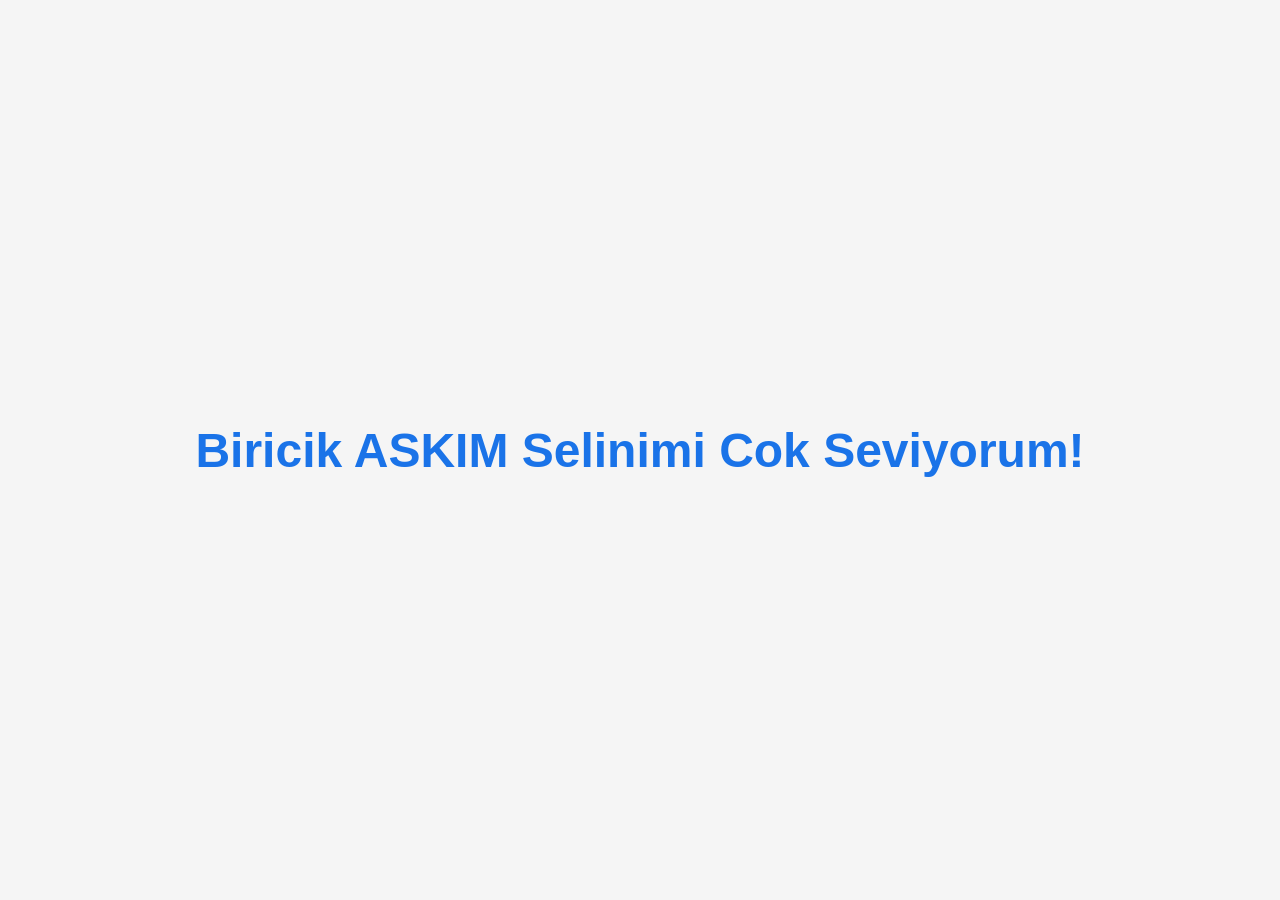
==== index.html @ 76ef5028 "Update index.html" ====
<!DOCTYPE html>
<html lang="en">
<head>
  <meta charset="UTF-8">
  <meta name="viewport" content="width=device-width, initial-scale=1.0">
  <title>Mert Erol Portfolio Test</title>
  <link rel="stylesheet" href="style.css">
</head>
<body>
  <div class="container">
    <h1>Biricik ASKIM Selinimi Cok Seviyorum!</h1>
  </div>
</body>
</html>
---- style.css ----
body {
  margin: 0;
  font-family: Arial, sans-serif;
  background-color: #f5f5f5;
  display: flex;
  justify-content: center;
  align-items: center;
  height: 100vh;
}

.container h1 {
  color: #1a73e8;
  font-size: 48px;
}
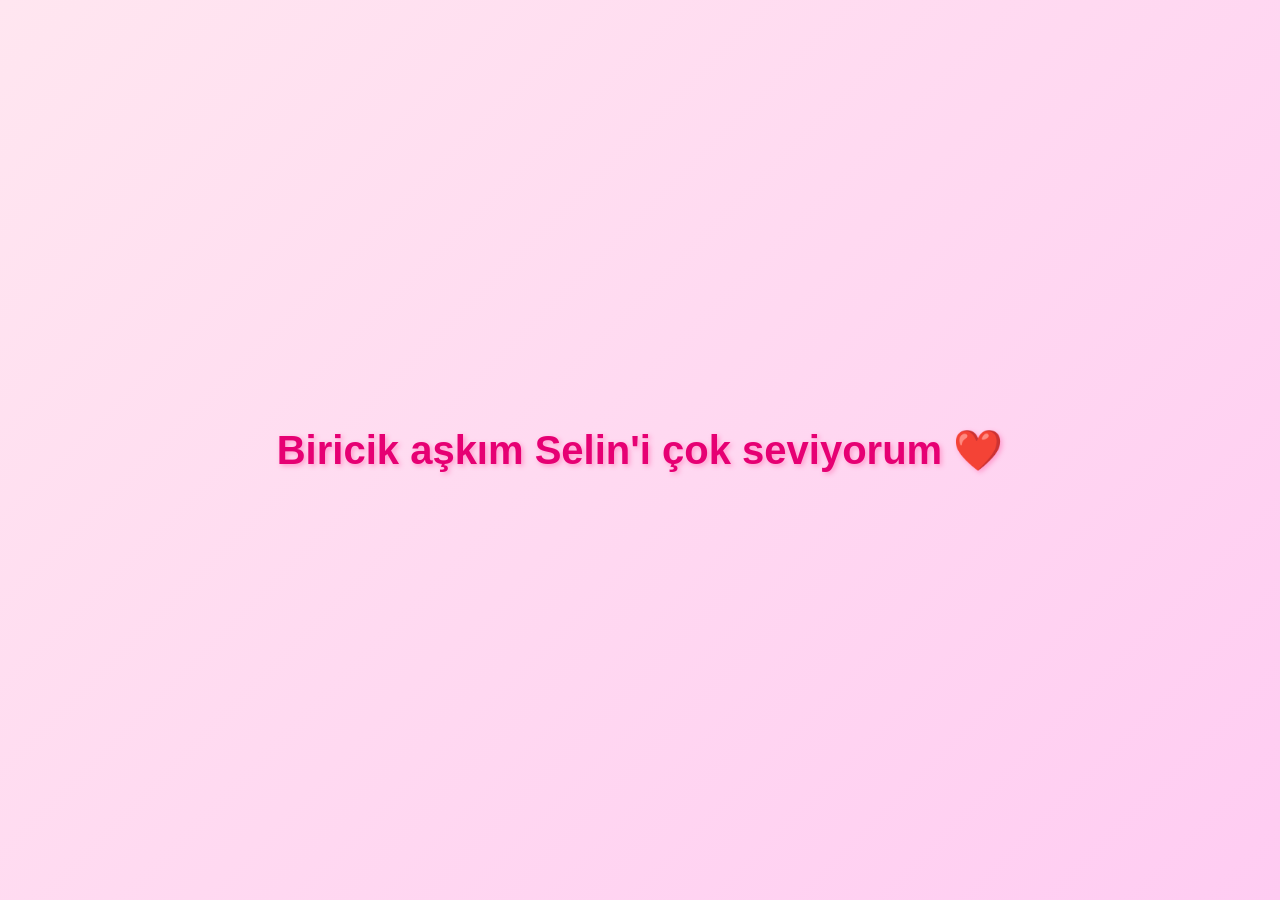
==== commit 175b26b3: "Add files via upload" ====
--- a/index.html
+++ b/index.html
@@ -1,14 +1,14 @@
 <!DOCTYPE html>
-<html lang="en">
+<html lang="tr">
 <head>
   <meta charset="UTF-8">
   <meta name="viewport" content="width=device-width, initial-scale=1.0">
-  <title>Mert Erol Portfolio Test</title>
+  <title>Mesajım</title>
   <link rel="stylesheet" href="style.css">
 </head>
 <body>
   <div class="container">
-    <h1>Biricik ASKIM Selinimi Cok Seviyorum!</h1>
+    <h1 class="fade-in">Biricik aşkım Selin'i çok seviyorum ❤️</h1>
   </div>
 </body>
-</html>
+</html>
--- a/style.css
+++ b/style.css
@@ -1,14 +1,25 @@
 body {
   margin: 0;
-  font-family: Arial, sans-serif;
-  background-color: #f5f5f5;
+  font-family: 'Arial', sans-serif;
+  background: linear-gradient(135deg, #ffe6f0, #ffccf2);
   display: flex;
   justify-content: center;
   align-items: center;
   height: 100vh;
+  overflow: hidden;
 }
 
 .container h1 {
-  color: #1a73e8;
-  font-size: 48px;
+  color: #e60073;
+  font-size: 40px;
+  text-align: center;
+  opacity: 0;
+  animation: fadeIn 3s forwards;
+  text-shadow: 2px 2px 5px #ff99cc;
+}
+
+@keyframes fadeIn {
+  0% { opacity: 0; transform: translateY(-20px);}
+  50% { opacity: 0.5; transform: translateY(5px);}
+  100% { opacity: 1; transform: translateY(0);}
 }
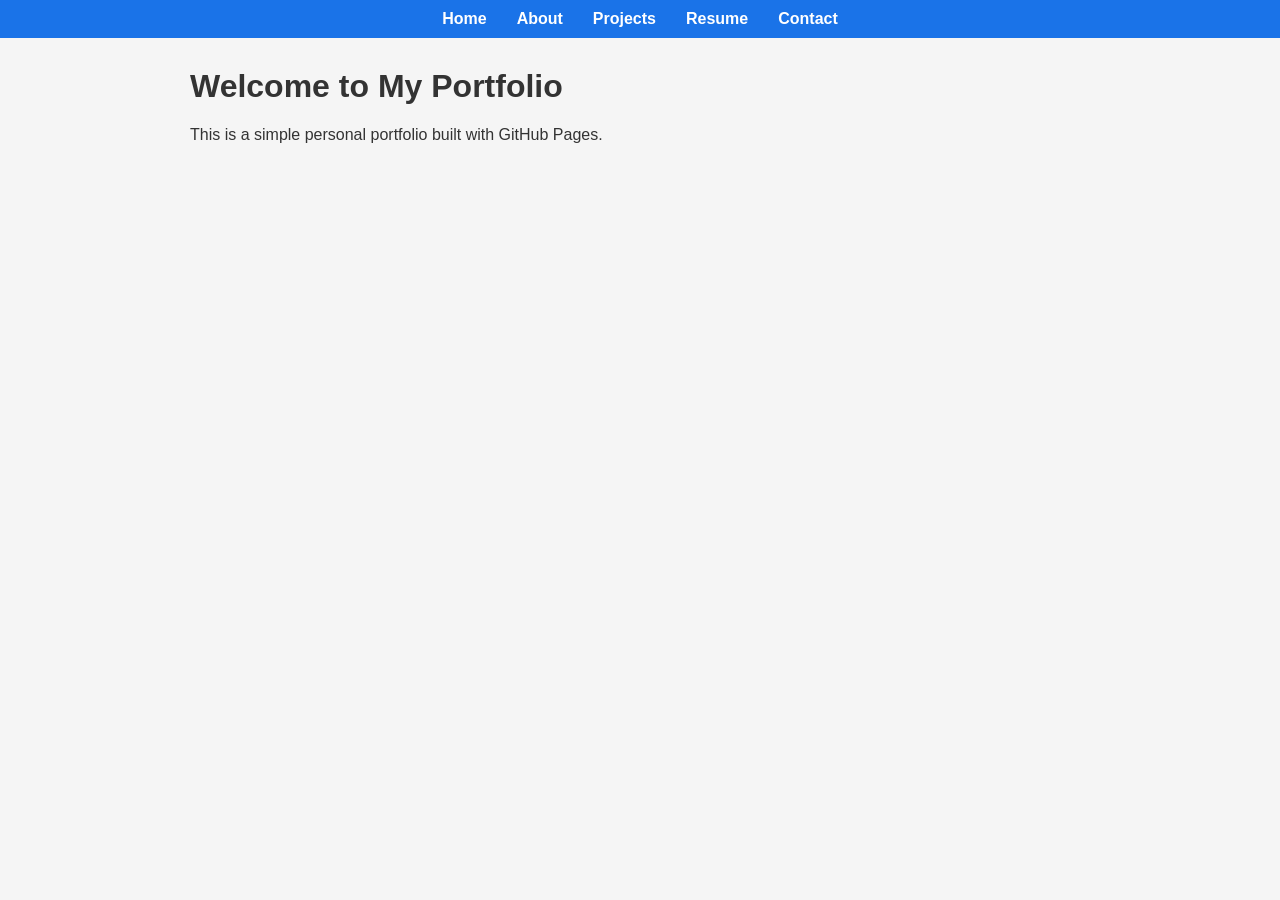
==== commit 1cdb4384: "Add files via upload" ====
--- a/index.html
+++ b/index.html
@@ -3,12 +3,25 @@
 <head>
   <meta charset="UTF-8">
   <meta name="viewport" content="width=device-width, initial-scale=1.0">
-  <title>Mesajım</title>
+  <title>Mert Erol Portfolio</title>
   <link rel="stylesheet" href="style.css">
 </head>
 <body>
-  <div class="container">
-    <h1 class="fade-in">Biricik aşkım Selin'i çok seviyorum ❤️</h1>
-  </div>
+  <header>
+    <nav>
+      <ul>
+        <li><a href="index.html">Home</a></li>
+        <li><a href="about.html">About</a></li>
+        <li><a href="projects.html">Projects</a></li>
+        <li><a href="resume.html">Resume</a></li>
+        <li><a href="contact.html">Contact</a></li>
+      </ul>
+    </nav>
+  </header>
+
+  <main>
+    <h1>Welcome to My Portfolio</h1>
+    <p>This is a simple personal portfolio built with GitHub Pages.</p>
+  </main>
 </body>
 </html>
--- a/style.css
+++ b/style.css
@@ -1,25 +1,47 @@
 body {
   margin: 0;
-  font-family: 'Arial', sans-serif;
-  background: linear-gradient(135deg, #ffe6f0, #ffccf2);
+  font-family: Arial, sans-serif;
+  background: #f5f5f5;
+  color: #333;
+}
+
+header {
+  background: #1a73e8;
+  color: white;
+  padding: 10px 0;
+}
+
+nav ul {
   display: flex;
   justify-content: center;
-  align-items: center;
-  height: 100vh;
-  overflow: hidden;
+  list-style: none;
+  margin: 0;
+  padding: 0;
 }
 
-.container h1 {
-  color: #e60073;
-  font-size: 40px;
-  text-align: center;
-  opacity: 0;
-  animation: fadeIn 3s forwards;
-  text-shadow: 2px 2px 5px #ff99cc;
+nav ul li {
+  margin: 0 15px;
 }
 
-@keyframes fadeIn {
-  0% { opacity: 0; transform: translateY(-20px);}
-  50% { opacity: 0.5; transform: translateY(5px);}
-  100% { opacity: 1; transform: translateY(0);}
+nav ul li a {
+  color: white;
+  text-decoration: none;
+  font-weight: bold;
+}
+
+nav ul li a:hover {
+  text-decoration: underline;
+}
+
+main {
+  width: 90%;
+  max-width: 900px;
+  margin: 30px auto;
+}
+
+.pdf-container {
+  width: 100%;
+  border: 1px solid #ccc;
+  box-shadow: 0 0 10px rgba(0,0,0,0.1);
+  margin-top: 20px;
 }
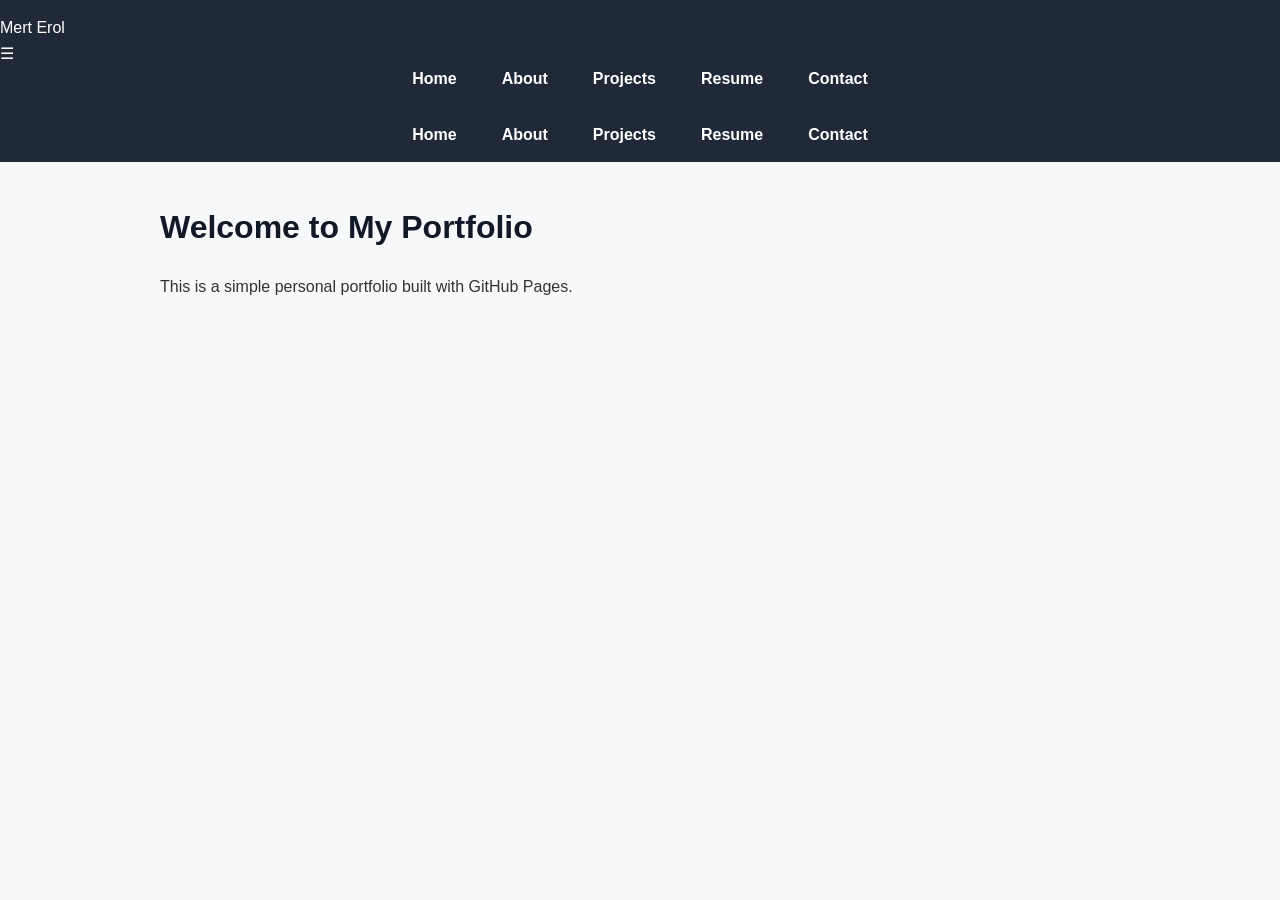
==== commit d1527552: "Update index.html" ====
--- a/index.html
+++ b/index.html
@@ -1,4 +1,19 @@
 <!DOCTYPE html>
+<header>
+  <nav>
+    <div class="nav-container">
+      <div class="logo">Mert Erol</div>
+      <div class="hamburger" id="hamburger">&#9776;</div>
+      <ul class="nav-links" id="nav-links">
+        <li><a href="index.html">Home</a></li>
+        <li><a href="about.html">About</a></li>
+        <li><a href="projects.html">Projects</a></li>
+        <li><a href="resume.html">Resume</a></li>
+        <li><a href="contact.html">Contact</a></li>
+      </ul>
+    </div>
+  </nav>
+</header>
 <html lang="tr">
 <head>
   <meta charset="UTF-8">
@@ -24,4 +39,4 @@
     <p>This is a simple personal portfolio built with GitHub Pages.</p>
   </main>
 </body>
-</html>+</html>
--- a/style.css
+++ b/style.css
@@ -1,47 +1,111 @@
-body {
+/* Reset ve temel stil */
+* {
+  box-sizing: border-box;
   margin: 0;
-  font-family: Arial, sans-serif;
-  background: #f5f5f5;
-  color: #333;
+  padding: 0;
 }
 
+body {
+  font-family: 'Segoe UI', Roboto, Helvetica, sans-serif;
+  background: #f7f8fa;
+  color: #333;
+  line-height: 1.6;
+}
+
+/* Navbar */
 header {
-  background: #1a73e8;
-  color: white;
-  padding: 10px 0;
+  background: #1f2937;
+  color: #fff;
+  padding: 15px 0;
+  position: sticky;
+  top: 0;
+  z-index: 100;
 }
 
 nav ul {
   display: flex;
   justify-content: center;
   list-style: none;
-  margin: 0;
-  padding: 0;
-}
-
-nav ul li {
-  margin: 0 15px;
+  gap: 25px;
 }
 
 nav ul li a {
-  color: white;
+  color: #fff;
   text-decoration: none;
-  font-weight: bold;
+  font-weight: 600;
+  padding: 5px 10px;
+  transition: all 0.2s ease;
 }
 
 nav ul li a:hover {
-  text-decoration: underline;
+  background: #3b82f6;
+  border-radius: 5px;
 }
 
+/* Main içerik */
 main {
-  width: 90%;
-  max-width: 900px;
-  margin: 30px auto;
+  max-width: 1000px;
+  margin: 40px auto;
+  padding: 0 20px;
 }
 
-.pdf-container {
+/* Başlıklar */
+h1, h2, h3 {
+  color: #111827;
+  margin-bottom: 20px;
+}
+
+/* PDF container (resume için) */
+#pdf-container, .resume-img {
   width: 100%;
-  border: 1px solid #ccc;
-  box-shadow: 0 0 10px rgba(0,0,0,0.1);
-  margin-top: 20px;
-}+  min-height: 80vh;
+  overflow: auto;
+  text-align: center;
+  background: #fff;
+  padding: 20px;
+  border-radius: 10px;
+  box-shadow: 0 5px 20px rgba(0,0,0,0.1);
+  margin-bottom: 30px;
+}
+
+/* Form stili (contact) */
+form {
+  display: flex;
+  flex-direction: column;
+  gap: 15px;
+}
+
+input[type="text"], input[type="email"], textarea, input[type="file"] {
+  padding: 10px;
+  border: 1px solid #d1d5db;
+  border-radius: 5px;
+  width: 100%;
+  font-size: 16px;
+}
+
+textarea {
+  resize: vertical;
+}
+
+button {
+  background: #3b82f6;
+  color: white;
+  border: none;
+  padding: 12px;
+  border-radius: 5px;
+  font-size: 16px;
+  cursor: pointer;
+  transition: all 0.2s ease;
+}
+
+button:hover {
+  background: #2563eb;
+}
+
+/* Responsive */
+@media (max-width: 768px) {
+  nav ul {
+    flex-direction: column;
+    gap: 15px;
+  }
+}
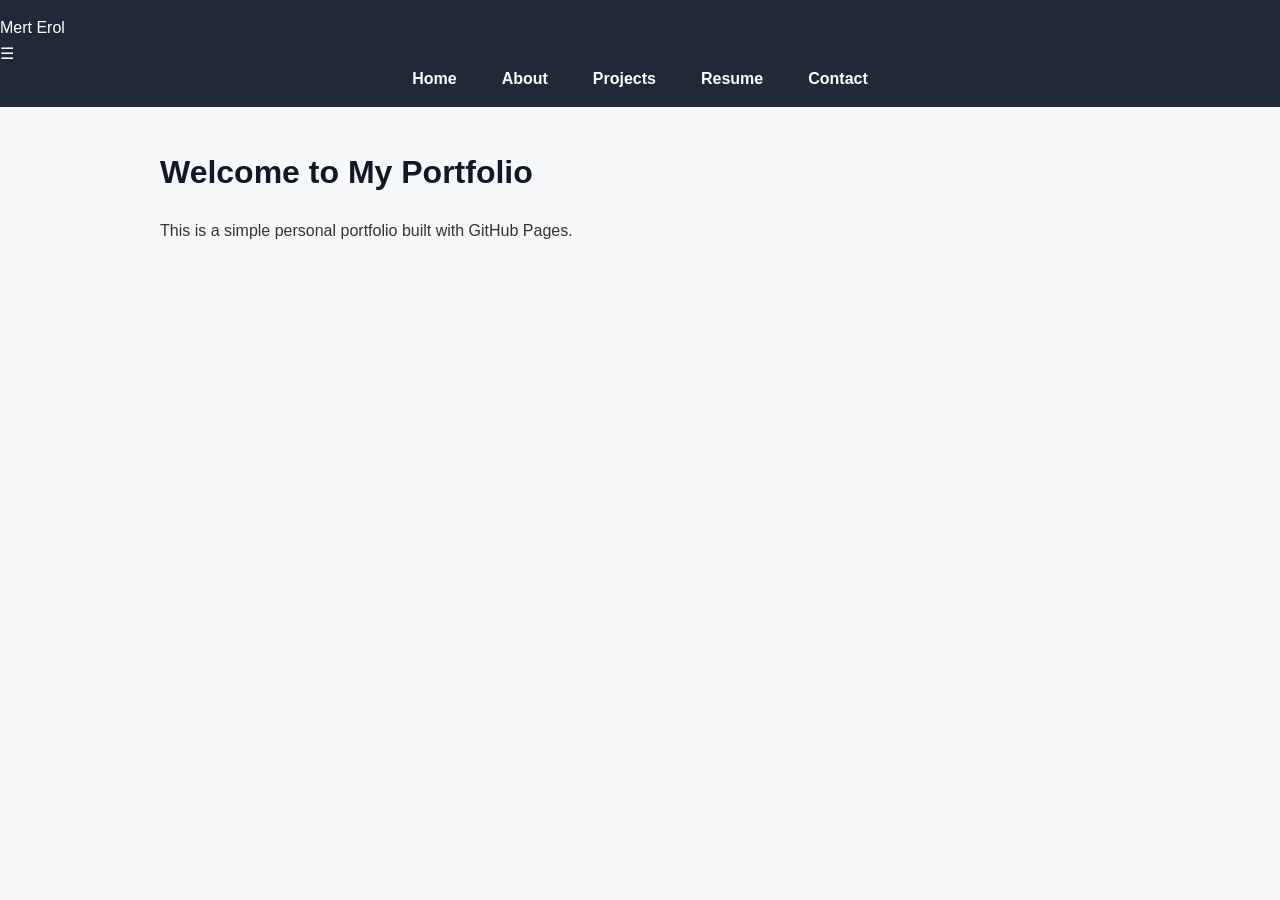
==== commit 9e5e2fd3: "Update index.html" ====
--- a/index.html
+++ b/index.html
@@ -1,19 +1,4 @@
 <!DOCTYPE html>
-<header>
-  <nav>
-    <div class="nav-container">
-      <div class="logo">Mert Erol</div>
-      <div class="hamburger" id="hamburger">&#9776;</div>
-      <ul class="nav-links" id="nav-links">
-        <li><a href="index.html">Home</a></li>
-        <li><a href="about.html">About</a></li>
-        <li><a href="projects.html">Projects</a></li>
-        <li><a href="resume.html">Resume</a></li>
-        <li><a href="contact.html">Contact</a></li>
-      </ul>
-    </div>
-  </nav>
-</header>
 <html lang="tr">
 <head>
   <meta charset="UTF-8">
@@ -22,21 +7,36 @@
   <link rel="stylesheet" href="style.css">
 </head>
 <body>
+  <!-- Navbar -->
   <header>
     <nav>
-      <ul>
-        <li><a href="index.html">Home</a></li>
-        <li><a href="about.html">About</a></li>
-        <li><a href="projects.html">Projects</a></li>
-        <li><a href="resume.html">Resume</a></li>
-        <li><a href="contact.html">Contact</a></li>
-      </ul>
+      <div class="nav-container">
+        <div class="logo">Mert Erol</div>
+        <div class="hamburger" id="hamburger">&#9776;</div>
+        <ul class="nav-links" id="nav-links">
+          <li><a href="index.html">Home</a></li>
+          <li><a href="about.html">About</a></li>
+          <li><a href="projects.html">Projects</a></li>
+          <li><a href="resume.html">Resume</a></li>
+          <li><a href="contact.html">Contact</a></li>
+        </ul>
+      </div>
     </nav>
   </header>
 
+  <!-- Main Content -->
   <main>
     <h1>Welcome to My Portfolio</h1>
     <p>This is a simple personal portfolio built with GitHub Pages.</p>
   </main>
+
+  <!-- Hamburger JS -->
+  <script>
+    const hamburger = document.getElementById('hamburger');
+    const navLinks = document.getElementById('nav-links');
+    hamburger.addEventListener('click', () => {
+      navLinks.classList.toggle('active');
+    });
+  </script>
 </body>
 </html>
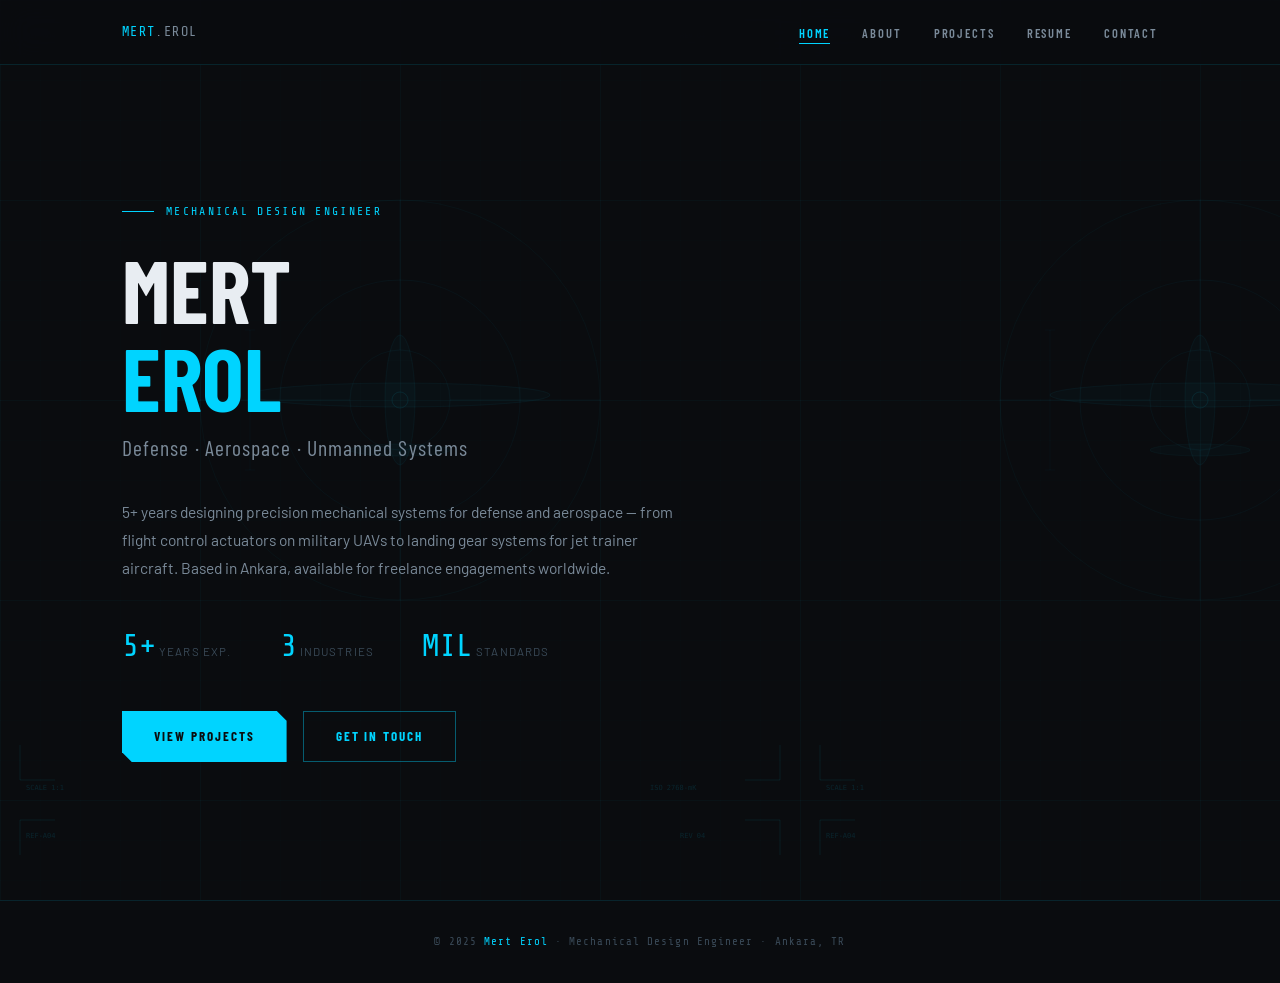
==== commit c9691276: "Update index.html" ====
--- a/index.html
+++ b/index.html
@@ -1,42 +1,70 @@
 <!DOCTYPE html>
-<html lang="tr">
+<html lang="en">
 <head>
   <meta charset="UTF-8">
   <meta name="viewport" content="width=device-width, initial-scale=1.0">
-  <title>Mert Erol Portfolio</title>
+  <title>Mert Erol — Mechanical Design Engineer</title>
   <link rel="stylesheet" href="style.css">
 </head>
-<body>
-  <!-- Navbar -->
+<body class="page-home">
+
   <header>
-    <nav>
-      <div class="nav-container">
-        <div class="logo">Mert Erol</div>
-        <div class="hamburger" id="hamburger">&#9776;</div>
-        <ul class="nav-links" id="nav-links">
-          <li><a href="index.html">Home</a></li>
+    <div class="nav-inner">
+      <a href="index.html" class="nav-logo">MERT<span>.EROL</span></a>
+      <nav>
+        <ul id="nav-menu">
+          <li><a href="index.html" class="active">Home</a></li>
           <li><a href="about.html">About</a></li>
           <li><a href="projects.html">Projects</a></li>
           <li><a href="resume.html">Resume</a></li>
           <li><a href="contact.html">Contact</a></li>
         </ul>
-      </div>
-    </nav>
+      </nav>
+      <button class="hamburger" id="hamburger" aria-label="Menu">
+        <span></span><span></span><span></span>
+      </button>
+    </div>
   </header>
 
-  <!-- Main Content -->
-  <main>
-    <h1>Welcome to My Portfolio</h1>
-    <p>This is a simple personal portfolio built with GitHub Pages.</p>
-  </main>
+  <div class="page-wrapper">
+    <section class="hero">
+      <div class="hero-content">
+        <div class="hero-tag">Mechanical Design Engineer</div>
+        <h1>MERT<br><span class="accent">EROL</span></h1>
+        <p class="hero-subtitle">Defense · Aerospace · Unmanned Systems</p>
+        <p class="hero-desc">
+          5+ years designing precision mechanical systems for defense and aerospace — from flight control actuators on military UAVs to landing gear systems for jet trainer aircraft. Based in Ankara, available for freelance engagements worldwide.
+        </p>
+        <div class="hero-stats">
+          <div class="stat-item">
+            <span class="stat-number">5+</span>
+            <span class="stat-label">Years Exp.</span>
+          </div>
+          <div class="stat-item">
+            <span class="stat-number">3</span>
+            <span class="stat-label">Industries</span>
+          </div>
+          <div class="stat-item">
+            <span class="stat-number">MIL</span>
+            <span class="stat-label">Standards</span>
+          </div>
+        </div>
+        <div class="hero-cta">
+          <a href="projects.html" class="btn-primary">View Projects</a>
+          <a href="contact.html" class="btn-secondary">Get In Touch</a>
+        </div>
+      </div>
+    </section>
+  </div>
 
-  <!-- Hamburger JS -->
+  <footer>
+    <p>© 2025 <span>Mert Erol</span> · Mechanical Design Engineer · Ankara, TR</p>
+  </footer>
+
   <script>
     const hamburger = document.getElementById('hamburger');
-    const navLinks = document.getElementById('nav-links');
-    hamburger.addEventListener('click', () => {
-      navLinks.classList.toggle('active');
-    });
+    const menu = document.getElementById('nav-menu');
+    hamburger.addEventListener('click', () => menu.classList.toggle('open'));
   </script>
 </body>
 </html>
--- a/style.css
+++ b/style.css
@@ -1,111 +1,664 @@
-/* Reset ve temel stil */
-* {
-  box-sizing: border-box;
-  margin: 0;
-  padding: 0;
-}
+@import url('https://fonts.googleapis.com/css2?family=Share+Tech+Mono&family=Barlow:wght@300;400;500;600;700&family=Barlow+Condensed:wght@400;600;700&display=swap');
+
+:root {
+  --bg-primary: #0a0c0f;
+  --bg-secondary: #0f1318;
+  --bg-card: #131820;
+  --bg-card-hover: #171f2a;
+  --accent: #00d4ff;
+  --accent-dim: rgba(0, 212, 255, 0.10);
+  --accent-secondary: #ff6b2b;
+  --text-primary: #e8edf2;
+  --text-secondary: #7a8a99;
+  --text-muted: #3a4a58;
+  --border: rgba(0, 212, 255, 0.12);
+  --border-hover: rgba(0, 212, 255, 0.4);
+  --font-mono: 'Share Tech Mono', monospace;
+  --font-body: 'Barlow', sans-serif;
+  --font-display: 'Barlow Condensed', sans-serif;
+}
+
+* { margin: 0; padding: 0; box-sizing: border-box; }
+html { scroll-behavior: smooth; }
 
 body {
-  font-family: 'Segoe UI', Roboto, Helvetica, sans-serif;
-  background: #f7f8fa;
-  color: #333;
-  line-height: 1.6;
-}
-
-/* Navbar */
+  background-color: var(--bg-primary);
+  color: var(--text-primary);
+  font-family: var(--font-body);
+  line-height: 1.7;
+  overflow-x: hidden;
+}
+
+::-webkit-scrollbar { width: 4px; }
+::-webkit-scrollbar-track { background: var(--bg-primary); }
+::-webkit-scrollbar-thumb { background: var(--accent); border-radius: 2px; }
+
+/* ─── GLOBAL WATERMARK (Blueprint Grid + Targeting Reticle) ─── */
+body::before {
+  content: '';
+  position: fixed;
+  inset: 0;
+  z-index: 0;
+  pointer-events: none;
+  background-image: url("data:image/svg+xml,%3Csvg xmlns='http://www.w3.org/2000/svg' width='800' height='800'%3E%3Cdefs%3E%3Cpattern id='smallgrid' width='40' height='40' patternUnits='userSpaceOnUse'%3E%3Cpath d='M 40 0 L 0 0 0 40' fill='none' stroke='%2300d4ff' stroke-width='0.3' stroke-opacity='0.06'/%3E%3C/pattern%3E%3Cpattern id='grid' width='200' height='200' patternUnits='userSpaceOnUse'%3E%3Crect width='200' height='200' fill='url(%23smallgrid)'/%3E%3Cpath d='M 200 0 L 0 0 0 200' fill='none' stroke='%2300d4ff' stroke-width='0.6' stroke-opacity='0.08'/%3E%3C/pattern%3E%3C/defs%3E%3Crect width='800' height='800' fill='url(%23grid)'/%3E%3C!-- Targeting reticle --%3E%3Ccircle cx='400' cy='400' r='200' fill='none' stroke='%2300d4ff' stroke-width='0.6' stroke-opacity='0.06'/%3E%3Ccircle cx='400' cy='400' r='120' fill='none' stroke='%2300d4ff' stroke-width='0.5' stroke-opacity='0.07'/%3E%3Ccircle cx='400' cy='400' r='50' fill='none' stroke='%2300d4ff' stroke-width='0.5' stroke-opacity='0.08'/%3E%3Ccircle cx='400' cy='400' r='8' fill='none' stroke='%2300d4ff' stroke-width='0.8' stroke-opacity='0.1'/%3E%3Cline x1='200' y1='400' x2='350' y2='400' stroke='%2300d4ff' stroke-width='0.5' stroke-opacity='0.07'/%3E%3Cline x1='450' y1='400' x2='600' y2='400' stroke='%2300d4ff' stroke-width='0.5' stroke-opacity='0.07'/%3E%3Cline x1='400' y1='200' x2='400' y2='350' stroke='%2300d4ff' stroke-width='0.5' stroke-opacity='0.07'/%3E%3Cline x1='400' y1='450' x2='400' y2='600' stroke='%2300d4ff' stroke-width='0.5' stroke-opacity='0.07'/%3E%3C!-- UAV top-view silhouette --%3E%3Cellipse cx='400' cy='400' rx='15' ry='65' fill='%2300d4ff' fill-opacity='0.025' stroke='%2300d4ff' stroke-width='0.8' stroke-opacity='0.05'/%3E%3Cellipse cx='400' cy='395' rx='150' ry='12' fill='%2300d4ff' fill-opacity='0.025' stroke='%2300d4ff' stroke-width='0.8' stroke-opacity='0.05'/%3E%3Cellipse cx='400' cy='450' rx='50' ry='6' fill='%2300d4ff' fill-opacity='0.025' stroke='%2300d4ff' stroke-width='0.6' stroke-opacity='0.05'/%3E%3C!-- Corner brackets --%3E%3Cpath d='M20 20 L20 55 M20 20 L55 20' fill='none' stroke='%2300d4ff' stroke-width='0.8' stroke-opacity='0.1'/%3E%3Cpath d='M780 20 L780 55 M780 20 L745 20' fill='none' stroke='%2300d4ff' stroke-width='0.8' stroke-opacity='0.1'/%3E%3Cpath d='M20 780 L20 745 M20 780 L55 780' fill='none' stroke='%2300d4ff' stroke-width='0.8' stroke-opacity='0.1'/%3E%3Cpath d='M780 780 L780 745 M780 780 L745 780' fill='none' stroke='%2300d4ff' stroke-width='0.8' stroke-opacity='0.1'/%3E%3C!-- Dimension ticks --%3E%3Cline x1='250' y1='330' x2='250' y2='470' stroke='%2300d4ff' stroke-width='0.4' stroke-opacity='0.07'/%3E%3Cline x1='245' y1='330' x2='255' y2='330' stroke='%2300d4ff' stroke-width='0.4' stroke-opacity='0.07'/%3E%3Cline x1='245' y1='470' x2='255' y2='470' stroke='%2300d4ff' stroke-width='0.4' stroke-opacity='0.07'/%3E%3C!-- Technical text annotations --%3E%3Ctext x='26' y='38' font-family='monospace' font-size='7' fill='%2300d4ff' fill-opacity='0.12'%3EREF-A04%3C/text%3E%3Ctext x='26' y='790' font-family='monospace' font-size='7' fill='%2300d4ff' fill-opacity='0.12'%3ESCALE 1:1%3C/text%3E%3Ctext x='680' y='38' font-family='monospace' font-size='7' fill='%2300d4ff' fill-opacity='0.12'%3EREV 04%3C/text%3E%3Ctext x='650' y='790' font-family='monospace' font-size='7' fill='%2300d4ff' fill-opacity='0.12'%3EISO 2768-mK%3C/text%3E%3C/svg%3E");
+  background-size: 800px 800px;
+  background-repeat: repeat;
+}
+
+/* ─── PAGE-SPECIFIC WATERMARKS ─── */
+/* About page: landing gear / actuator schematic */
+body.page-about::after {
+  content: '';
+  position: fixed;
+  inset: 0;
+  z-index: 0;
+  pointer-events: none;
+  background-image: url("data:image/svg+xml,%3Csvg xmlns='http://www.w3.org/2000/svg' width='600' height='600'%3E%3C!-- Actuator cross-section schematic --%3E%3Crect x='220' y='150' width='160' height='300' rx='8' fill='none' stroke='%2300d4ff' stroke-width='0.8' stroke-opacity='0.06'/%3E%3Crect x='250' y='170' width='100' height='40' fill='none' stroke='%2300d4ff' stroke-width='0.6' stroke-opacity='0.06'/%3E%3Crect x='260' y='220' width='80' height='200' fill='none' stroke='%2300d4ff' stroke-width='0.6' stroke-opacity='0.05'/%3E%3Cline x1='300' y1='420' x2='300' y2='480' stroke='%2300d4ff' stroke-width='1.2' stroke-opacity='0.07'/%3E%3Ccircle cx='300' cy='490' r='14' fill='none' stroke='%2300d4ff' stroke-width='0.8' stroke-opacity='0.07'/%3E%3C!-- Dimension lines --%3E%3Cline x1='200' y1='150' x2='200' y2='450' stroke='%2300d4ff' stroke-width='0.4' stroke-opacity='0.06'/%3E%3Cline x1='194' y1='150' x2='206' y2='150' stroke='%2300d4ff' stroke-width='0.4' stroke-opacity='0.06'/%3E%3Cline x1='194' y1='450' x2='206' y2='450' stroke='%2300d4ff' stroke-width='0.4' stroke-opacity='0.06'/%3E%3Ctext x='175' y='305' font-family='monospace' font-size='8' fill='%2300d4ff' fill-opacity='0.09' transform='rotate(-90 175 305)'%3E300mm%3C/text%3E%3C/svg%3E");
+  background-size: 600px 600px;
+  background-repeat: repeat;
+  background-position: right center;
+}
+
+/* Projects page: circuit / system schematic */
+body.page-projects::after {
+  content: '';
+  position: fixed;
+  inset: 0;
+  z-index: 0;
+  pointer-events: none;
+  background-image: url("data:image/svg+xml,%3Csvg xmlns='http://www.w3.org/2000/svg' width='700' height='700'%3E%3C!-- PCB/system trace lines --%3E%3Cg stroke='%2300d4ff' stroke-opacity='0.05' fill='none'%3E%3Crect x='150' y='150' width='400' height='400' rx='4' stroke-width='0.6'/%3E%3Crect x='180' y='180' width='100' height='60' rx='2' stroke-width='0.5'/%3E%3Crect x='420' y='180' width='100' height='60' rx='2' stroke-width='0.5'/%3E%3Crect x='300' y='320' width='100' height='60' rx='2' stroke-width='0.5'/%3E%3Crect x='180' y='460' width='100' height='60' rx='2' stroke-width='0.5'/%3E%3Crect x='420' y='460' width='100' height='60' rx='2' stroke-width='0.5'/%3E%3Cline x1='280' y1='210' x2='420' y2='210' stroke-width='1.5'/%3E%3Cline x1='350' y1='210' x2='350' y2='320' stroke-width='1.5'/%3E%3Cline x1='280' y1='490' x2='420' y2='490' stroke-width='1.5'/%3E%3Cline x1='230' y1='240' x2='230' y2='460' stroke-width='1.5'/%3E%3Cline x1='470' y1='240' x2='470' y2='460' stroke-width='1.5'/%3E%3C!-- Corner pads --%3E%3Ccircle cx='230' cy='210' r='5' stroke-width='0.6'/%3E%3Ccircle cx='470' cy='210' r='5' stroke-width='0.6'/%3E%3Ccircle cx='350' cy='350' r='5' stroke-width='0.6'/%3E%3Ccircle cx='230' cy='490' r='5' stroke-width='0.6'/%3E%3Ccircle cx='470' cy='490' r='5' stroke-width='0.6'/%3E%3C/g%3E%3Ctext x='155' y='145' font-family='monospace' font-size='7' fill='%2300d4ff' fill-opacity='0.1'%3ESYS-ARCH v2.1%3C/text%3E%3C/svg%3E");
+  background-size: 700px 700px;
+  background-repeat: repeat;
+}
+
+/* Contact page: radar sweep */
+body.page-contact::after {
+  content: '';
+  position: fixed;
+  inset: 0;
+  z-index: 0;
+  pointer-events: none;
+  background-image: url("data:image/svg+xml,%3Csvg xmlns='http://www.w3.org/2000/svg' width='600' height='600'%3E%3Ccircle cx='300' cy='300' r='240' fill='none' stroke='%2300d4ff' stroke-width='0.5' stroke-opacity='0.06'/%3E%3Ccircle cx='300' cy='300' r='160' fill='none' stroke='%2300d4ff' stroke-width='0.5' stroke-opacity='0.06'/%3E%3Ccircle cx='300' cy='300' r='80' fill='none' stroke='%2300d4ff' stroke-width='0.5' stroke-opacity='0.07'/%3E%3Cline x1='60' y1='300' x2='540' y2='300' stroke='%2300d4ff' stroke-width='0.4' stroke-opacity='0.06'/%3E%3Cline x1='300' y1='60' x2='300' y2='540' stroke='%2300d4ff' stroke-width='0.4' stroke-opacity='0.06'/%3E%3Cline x1='130' y1='130' x2='470' y2='470' stroke='%2300d4ff' stroke-width='0.3' stroke-opacity='0.04'/%3E%3Cline x1='470' y1='130' x2='130' y2='470' stroke='%2300d4ff' stroke-width='0.3' stroke-opacity='0.04'/%3E%3C!-- Radar sweep line --%3E%3Cline x1='300' y1='300' x2='300' y2='60' stroke='%2300d4ff' stroke-width='0.8' stroke-opacity='0.09'/%3E%3C!-- Blips --%3E%3Ccircle cx='380' cy='180' r='3' fill='%2300d4ff' fill-opacity='0.12'/%3E%3Ccircle cx='210' cy='370' r='2' fill='%2300d4ff' fill-opacity='0.09'/%3E%3Ccircle cx='440' cy='340' r='2' fill='%2300d4ff' fill-opacity='0.09'/%3E%3Ctext x='305' y='75' font-family='monospace' font-size='7' fill='%2300d4ff' fill-opacity='0.1'%3EN%3C/text%3E%3Ctext x='305' y='535' font-family='monospace' font-size='7' fill='%2300d4ff' fill-opacity='0.1'%3ES%3C/text%3E%3Ctext x='60' y='303' font-family='monospace' font-size='7' fill='%2300d4ff' fill-opacity='0.1'%3EW%3C/text%3E%3Ctext x='535' y='303' font-family='monospace' font-size='7' fill='%2300d4ff' fill-opacity='0.1'%3EE%3C/text%3E%3C/svg%3E");
+  background-size: 600px 600px;
+  background-repeat: repeat;
+}
+
+/* Resume page: document/data lines */
+body.page-resume::after {
+  content: '';
+  position: fixed;
+  inset: 0;
+  z-index: 0;
+  pointer-events: none;
+  background-image: url("data:image/svg+xml,%3Csvg xmlns='http://www.w3.org/2000/svg' width='500' height='700'%3E%3C!-- Document page outline --%3E%3Crect x='100' y='80' width='300' height='420' fill='none' stroke='%2300d4ff' stroke-width='0.6' stroke-opacity='0.05'/%3E%3C!-- Content lines --%3E%3Cg stroke='%2300d4ff' stroke-opacity='0.04' stroke-width='0.5'%3E%3Cline x1='120' y1='120' x2='380' y2='120'/%3E%3Cline x1='120' y1='145' x2='320' y2='145'/%3E%3Cline x1='120' y1='185' x2='380' y2='185'/%3E%3Cline x1='120' y1='205' x2='350' y2='205'/%3E%3Cline x1='120' y1='225' x2='370' y2='225'/%3E%3Cline x1='120' y1='265' x2='380' y2='265'/%3E%3Cline x1='120' y1='285' x2='340' y2='285'/%3E%3Cline x1='120' y1='305' x2='360' y2='305'/%3E%3Cline x1='120' y1='345' x2='380' y2='345'/%3E%3Cline x1='120' y1='365' x2='300' y2='365'/%3E%3C/g%3E%3C!-- Stamp circle --%3E%3Ccircle cx='380' cy='440' r='40' fill='none' stroke='%2300d4ff' stroke-width='0.8' stroke-opacity='0.06'/%3E%3Ccircle cx='380' cy='440' r='32' fill='none' stroke='%2300d4ff' stroke-width='0.4' stroke-opacity='0.05'/%3E%3Ctext x='365' y='445' font-family='monospace' font-size='7' fill='%2300d4ff' fill-opacity='0.08'%3EAPVD%3C/text%3E%3C/svg%3E");
+  background-size: 500px 700px;
+  background-repeat: repeat;
+  background-position: right top;
+  opacity: 0.8;
+}
+
+/* ─── HEADER / NAV ─── */
 header {
-  background: #1f2937;
-  color: #fff;
-  padding: 15px 0;
-  position: sticky;
-  top: 0;
+  position: fixed;
+  top: 0; left: 0; right: 0;
   z-index: 100;
-}
+  background: rgba(10, 12, 15, 0.88);
+  backdrop-filter: blur(16px);
+  border-bottom: 1px solid var(--border);
+}
+
+.nav-inner {
+  max-width: 1100px;
+  margin: 0 auto;
+  padding: 0 2rem;
+  height: 64px;
+  display: flex;
+  align-items: center;
+  justify-content: space-between;
+}
+
+.nav-logo {
+  font-family: var(--font-mono);
+  font-size: 0.85rem;
+  color: var(--accent);
+  letter-spacing: 0.1em;
+  text-decoration: none;
+}
+
+.nav-logo span { color: var(--text-secondary); }
 
 nav ul {
   display: flex;
-  justify-content: center;
   list-style: none;
-  gap: 25px;
+  gap: 2rem;
 }
 
 nav ul li a {
-  color: #fff;
+  font-family: var(--font-display);
+  font-size: 0.78rem;
+  font-weight: 600;
+  letter-spacing: 0.15em;
+  text-transform: uppercase;
+  color: var(--text-secondary);
   text-decoration: none;
+  transition: color 0.2s;
+  position: relative;
+}
+
+nav ul li a::after {
+  content: '';
+  position: absolute;
+  bottom: -4px; left: 0;
+  width: 0; height: 1px;
+  background: var(--accent);
+  transition: width 0.25s;
+}
+
+nav ul li a:hover,
+nav ul li a.active { color: var(--accent); }
+nav ul li a:hover::after,
+nav ul li a.active::after { width: 100%; }
+
+.hamburger {
+  display: none;
+  flex-direction: column;
+  gap: 5px;
+  cursor: pointer;
+  background: none;
+  border: none;
+  padding: 4px;
+}
+
+.hamburger span {
+  display: block;
+  width: 24px; height: 2px;
+  background: var(--accent);
+  transition: all 0.3s;
+}
+
+/* ─── PAGE WRAPPER ─── */
+.page-wrapper {
+  position: relative;
+  z-index: 1;
+  padding-top: 64px;
+}
+
+/* ─── HERO ─── */
+.hero {
+  min-height: calc(100vh - 64px);
+  display: flex;
+  align-items: center;
+  padding: 4rem 2rem;
+  max-width: 1100px;
+  margin: 0 auto;
+}
+
+.hero-content { max-width: 700px; }
+
+.hero-tag {
+  font-family: var(--font-mono);
+  font-size: 0.72rem;
+  color: var(--accent);
+  letter-spacing: 0.2em;
+  text-transform: uppercase;
+  margin-bottom: 1.5rem;
+  display: flex;
+  align-items: center;
+  gap: 0.75rem;
+}
+
+.hero-tag::before {
+  content: '';
+  display: block;
+  width: 32px; height: 1px;
+  background: var(--accent);
+}
+
+.hero h1 {
+  font-family: var(--font-display);
+  font-size: clamp(3rem, 7vw, 5.5rem);
+  font-weight: 700;
+  line-height: 1.0;
+  margin-bottom: 0.5rem;
+}
+
+.hero h1 .accent { color: var(--accent); }
+
+.hero-subtitle {
+  font-family: var(--font-display);
+  font-size: clamp(1rem, 2.5vw, 1.35rem);
+  font-weight: 400;
+  color: var(--text-secondary);
+  letter-spacing: 0.05em;
+  margin-bottom: 2rem;
+}
+
+.hero-desc {
+  font-size: 0.97rem;
+  color: var(--text-secondary);
+  max-width: 560px;
+  margin-bottom: 3rem;
+  line-height: 1.8;
+}
+
+.hero-stats {
+  display: flex;
+  gap: 3rem;
+  margin-bottom: 3rem;
+}
+
+.stat-number {
+  font-family: var(--font-mono);
+  font-size: 2rem;
+  color: var(--accent);
+  line-height: 1;
+}
+
+.stat-label {
+  font-size: 0.72rem;
+  color: var(--text-muted);
+  letter-spacing: 0.1em;
+  text-transform: uppercase;
+  margin-top: 0.3rem;
+}
+
+.hero-cta {
+  display: flex;
+  gap: 1rem;
+  flex-wrap: wrap;
+}
+
+.btn-primary {
+  display: inline-flex;
+  align-items: center;
+  gap: 0.5rem;
+  padding: 0.85rem 2rem;
+  background: var(--accent);
+  color: #0a0c0f;
+  font-family: var(--font-display);
+  font-weight: 700;
+  font-size: 0.82rem;
+  letter-spacing: 0.15em;
+  text-transform: uppercase;
+  text-decoration: none;
+  transition: all 0.2s;
+  clip-path: polygon(0 0, calc(100% - 10px) 0, 100% 10px, 100% 100%, 10px 100%, 0 calc(100% - 10px));
+}
+
+.btn-primary:hover {
+  background: #33ddff;
+  transform: translateY(-2px);
+  box-shadow: 0 8px 30px rgba(0,212,255,0.3);
+}
+
+.btn-secondary {
+  display: inline-flex;
+  align-items: center;
+  gap: 0.5rem;
+  padding: 0.85rem 2rem;
+  background: transparent;
+  color: var(--accent);
+  font-family: var(--font-display);
+  font-weight: 700;
+  font-size: 0.82rem;
+  letter-spacing: 0.15em;
+  text-transform: uppercase;
+  text-decoration: none;
+  border: 1px solid var(--border-hover);
+  transition: all 0.2s;
+}
+
+.btn-secondary:hover {
+  background: var(--accent-dim);
+  border-color: var(--accent);
+}
+
+/* ─── SECTION ─── */
+.section {
+  max-width: 1100px;
+  margin: 0 auto;
+  padding: 6rem 2rem;
+}
+
+.section-header { margin-bottom: 4rem; }
+
+.section-tag {
+  font-family: var(--font-mono);
+  font-size: 0.7rem;
+  color: var(--accent);
+  letter-spacing: 0.25em;
+  text-transform: uppercase;
+  margin-bottom: 0.75rem;
+  display: flex;
+  align-items: center;
+  gap: 0.75rem;
+}
+
+.section-tag::before {
+  content: '';
+  width: 24px; height: 1px;
+  background: var(--accent);
+  display: block;
+}
+
+.section-title {
+  font-family: var(--font-display);
+  font-size: clamp(1.8rem, 4vw, 2.8rem);
+  font-weight: 700;
+  color: var(--text-primary);
+}
+
+/* ─── ABOUT ─── */
+.about-grid {
+  display: grid;
+  grid-template-columns: 1fr 1fr;
+  gap: 4rem;
+  align-items: start;
+}
+
+.about-text p {
+  color: var(--text-secondary);
+  margin-bottom: 1.25rem;
+  font-size: 0.97rem;
+}
+
+.about-text p strong { color: var(--accent); font-weight: 600; }
+
+.skills-block { margin-top: 2.5rem; }
+
+.skills-block h3 {
+  font-family: var(--font-display);
+  font-size: 0.72rem;
   font-weight: 600;
-  padding: 5px 10px;
-  transition: all 0.2s ease;
-}
-
-nav ul li a:hover {
-  background: #3b82f6;
-  border-radius: 5px;
-}
-
-/* Main içerik */
-main {
-  max-width: 1000px;
-  margin: 40px auto;
-  padding: 0 20px;
-}
-
-/* Başlıklar */
-h1, h2, h3 {
-  color: #111827;
-  margin-bottom: 20px;
-}
-
-/* PDF container (resume için) */
-#pdf-container, .resume-img {
+  letter-spacing: 0.2em;
+  text-transform: uppercase;
+  color: var(--text-muted);
+  margin-bottom: 0.85rem;
+}
+
+.skill-tags { display: flex; flex-wrap: wrap; gap: 0.5rem; }
+
+.skill-tag {
+  font-family: var(--font-mono);
+  font-size: 0.7rem;
+  padding: 0.3rem 0.7rem;
+  background: var(--accent-dim);
+  border: 1px solid var(--border);
+  color: var(--accent);
+  letter-spacing: 0.04em;
+  transition: all 0.2s;
+}
+
+.skill-tag:hover {
+  border-color: var(--accent);
+  background: rgba(0,212,255,0.18);
+}
+
+/* Timeline */
+.timeline { position: relative; padding-left: 1.5rem; }
+
+.timeline::before {
+  content: '';
+  position: absolute;
+  left: 0; top: 8px; bottom: 0;
+  width: 1px;
+  background: linear-gradient(to bottom, var(--accent), transparent);
+}
+
+.timeline-item { position: relative; margin-bottom: 2.5rem; }
+
+.timeline-item::before {
+  content: '';
+  position: absolute;
+  left: -1.5rem; top: 8px;
+  width: 7px; height: 7px;
+  background: var(--accent);
+  border-radius: 50%;
+  box-shadow: 0 0 10px rgba(0,212,255,0.5);
+}
+
+.timeline-date {
+  font-family: var(--font-mono);
+  font-size: 0.68rem;
+  color: var(--accent);
+  letter-spacing: 0.1em;
+  margin-bottom: 0.2rem;
+}
+
+.timeline-role {
+  font-family: var(--font-display);
+  font-size: 1.05rem;
+  font-weight: 600;
+  color: var(--text-primary);
+}
+
+.timeline-company {
+  font-size: 0.83rem;
+  color: var(--text-secondary);
+  margin-bottom: 0.5rem;
+}
+
+.timeline-desc {
+  font-size: 0.85rem;
+  color: var(--text-muted);
+  line-height: 1.65;
+}
+
+/* ─── PROJECTS ─── */
+.projects-grid {
+  display: grid;
+  grid-template-columns: repeat(auto-fill, minmax(320px, 1fr));
+  gap: 1.5rem;
+}
+
+.project-card {
+  background: var(--bg-card);
+  border: 1px solid var(--border);
+  padding: 2rem;
+  transition: all 0.3s;
+  position: relative;
+  overflow: hidden;
+}
+
+.project-card::before {
+  content: '';
+  position: absolute;
+  top: 0; left: 0; right: 0;
+  height: 2px;
+  background: linear-gradient(90deg, var(--accent), transparent);
+  transform: scaleX(0);
+  transform-origin: left;
+  transition: transform 0.3s;
+}
+
+.project-card:hover {
+  border-color: var(--border-hover);
+  background: var(--bg-card-hover);
+  transform: translateY(-4px);
+  box-shadow: 0 16px 40px rgba(0,0,0,0.4);
+}
+
+.project-card:hover::before { transform: scaleX(1); }
+
+.project-tag {
+  font-family: var(--font-mono);
+  font-size: 0.63rem;
+  color: var(--accent-secondary);
+  letter-spacing: 0.15em;
+  text-transform: uppercase;
+  margin-bottom: 1rem;
+}
+
+.project-card h3 {
+  font-family: var(--font-display);
+  font-size: 1.1rem;
+  font-weight: 700;
+  color: var(--text-primary);
+  margin-bottom: 0.75rem;
+}
+
+.project-card p {
+  font-size: 0.86rem;
+  color: var(--text-secondary);
+  line-height: 1.7;
+  margin-bottom: 1.5rem;
+}
+
+.project-badges { display: flex; flex-wrap: wrap; gap: 0.4rem; }
+
+.badge {
+  font-family: var(--font-mono);
+  font-size: 0.63rem;
+  padding: 0.22rem 0.55rem;
+  border: 1px solid var(--text-muted);
+  color: var(--text-muted);
+  letter-spacing: 0.05em;
+}
+
+/* ─── RESUME ─── */
+.resume-section {
+  max-width: 900px;
+  margin: 0 auto;
+  padding: 6rem 2rem;
+}
+
+.pdf-container {
+  border: 1px solid var(--border);
+  box-shadow: 0 0 60px rgba(0,212,255,0.05);
+  margin-top: 2rem;
+  background: var(--bg-card);
+}
+
+.pdf-container iframe {
+  display: block;
   width: 100%;
-  min-height: 80vh;
-  overflow: auto;
+  height: 850px;
+  border: none;
+}
+
+/* ─── CONTACT ─── */
+.contact-grid {
+  display: grid;
+  grid-template-columns: 1fr 1.5fr;
+  gap: 4rem;
+  align-items: start;
+}
+
+.contact-info h3 {
+  font-family: var(--font-display);
+  font-size: 1.4rem;
+  font-weight: 700;
+  color: var(--text-primary);
+  margin-bottom: 1rem;
+}
+
+.contact-info p {
+  font-size: 0.88rem;
+  color: var(--text-secondary);
+  margin-bottom: 2rem;
+  line-height: 1.7;
+}
+
+.contact-links { display: flex; flex-direction: column; gap: 0.85rem; }
+
+.contact-link {
+  display: flex;
+  align-items: center;
+  gap: 1rem;
+  padding: 0.9rem 1.1rem;
+  background: var(--bg-card);
+  border: 1px solid var(--border);
+  text-decoration: none;
+  transition: all 0.25s;
+  color: var(--text-secondary);
+  font-size: 0.86rem;
+}
+
+.contact-link:hover {
+  border-color: var(--accent);
+  color: var(--accent);
+  background: var(--accent-dim);
+}
+
+.contact-link-icon {
+  font-size: 1rem;
+  color: var(--accent);
+  width: 20px;
   text-align: center;
-  background: #fff;
-  padding: 20px;
-  border-radius: 10px;
-  box-shadow: 0 5px 20px rgba(0,0,0,0.1);
-  margin-bottom: 30px;
-}
-
-/* Form stili (contact) */
-form {
-  display: flex;
-  flex-direction: column;
-  gap: 15px;
-}
-
-input[type="text"], input[type="email"], textarea, input[type="file"] {
-  padding: 10px;
-  border: 1px solid #d1d5db;
-  border-radius: 5px;
+}
+
+.contact-form { display: flex; flex-direction: column; gap: 1.25rem; }
+
+.form-group { display: flex; flex-direction: column; gap: 0.4rem; }
+
+.form-group label {
+  font-family: var(--font-mono);
+  font-size: 0.68rem;
+  color: var(--text-muted);
+  letter-spacing: 0.15em;
+  text-transform: uppercase;
+}
+
+.form-group input,
+.form-group textarea,
+.form-group select {
+  background: var(--bg-card);
+  border: 1px solid var(--border);
+  color: var(--text-primary);
+  font-family: var(--font-body);
+  font-size: 0.9rem;
+  padding: 0.85rem 1rem;
+  outline: none;
+  transition: border-color 0.2s;
   width: 100%;
-  font-size: 16px;
-}
-
-textarea {
-  resize: vertical;
-}
-
-button {
-  background: #3b82f6;
-  color: white;
-  border: none;
-  padding: 12px;
-  border-radius: 5px;
-  font-size: 16px;
-  cursor: pointer;
-  transition: all 0.2s ease;
-}
-
-button:hover {
-  background: #2563eb;
-}
-
-/* Responsive */
+}
+
+.form-group input:focus,
+.form-group textarea:focus,
+.form-group select:focus {
+  border-color: var(--accent);
+  box-shadow: 0 0 0 1px rgba(0,212,255,0.15);
+}
+
+.form-group textarea { resize: vertical; min-height: 130px; }
+.form-group select option { background: var(--bg-card); }
+
+/* ─── FOOTER ─── */
+footer {
+  position: relative;
+  z-index: 1;
+  border-top: 1px solid var(--border);
+  padding: 2rem;
+  text-align: center;
+}
+
+footer p {
+  font-family: var(--font-mono);
+  font-size: 0.68rem;
+  color: var(--text-muted);
+  letter-spacing: 0.1em;
+}
+
+footer span { color: var(--accent); }
+
+/* ─── RESPONSIVE ─── */
 @media (max-width: 768px) {
   nav ul {
+    display: none;
     flex-direction: column;
-    gap: 15px;
+    gap: 0;
+    position: absolute;
+    top: 64px; left: 0; right: 0;
+    background: rgba(10,12,15,0.98);
+    border-bottom: 1px solid var(--border);
+    padding: 1rem 0;
   }
-}
+  nav ul.open { display: flex; }
+  nav ul li a { padding: 0.75rem 2rem; display: block; }
+  .hamburger { display: flex; }
+  .about-grid { grid-template-columns: 1fr; gap: 2.5rem; }
+  .contact-grid { grid-template-columns: 1fr; gap: 2.5rem; }
+  .hero-stats { gap: 2rem; }
+  .hero h1 { font-size: 2.8rem; }
+  .projects-grid { grid-template-columns: 1fr; }
+}
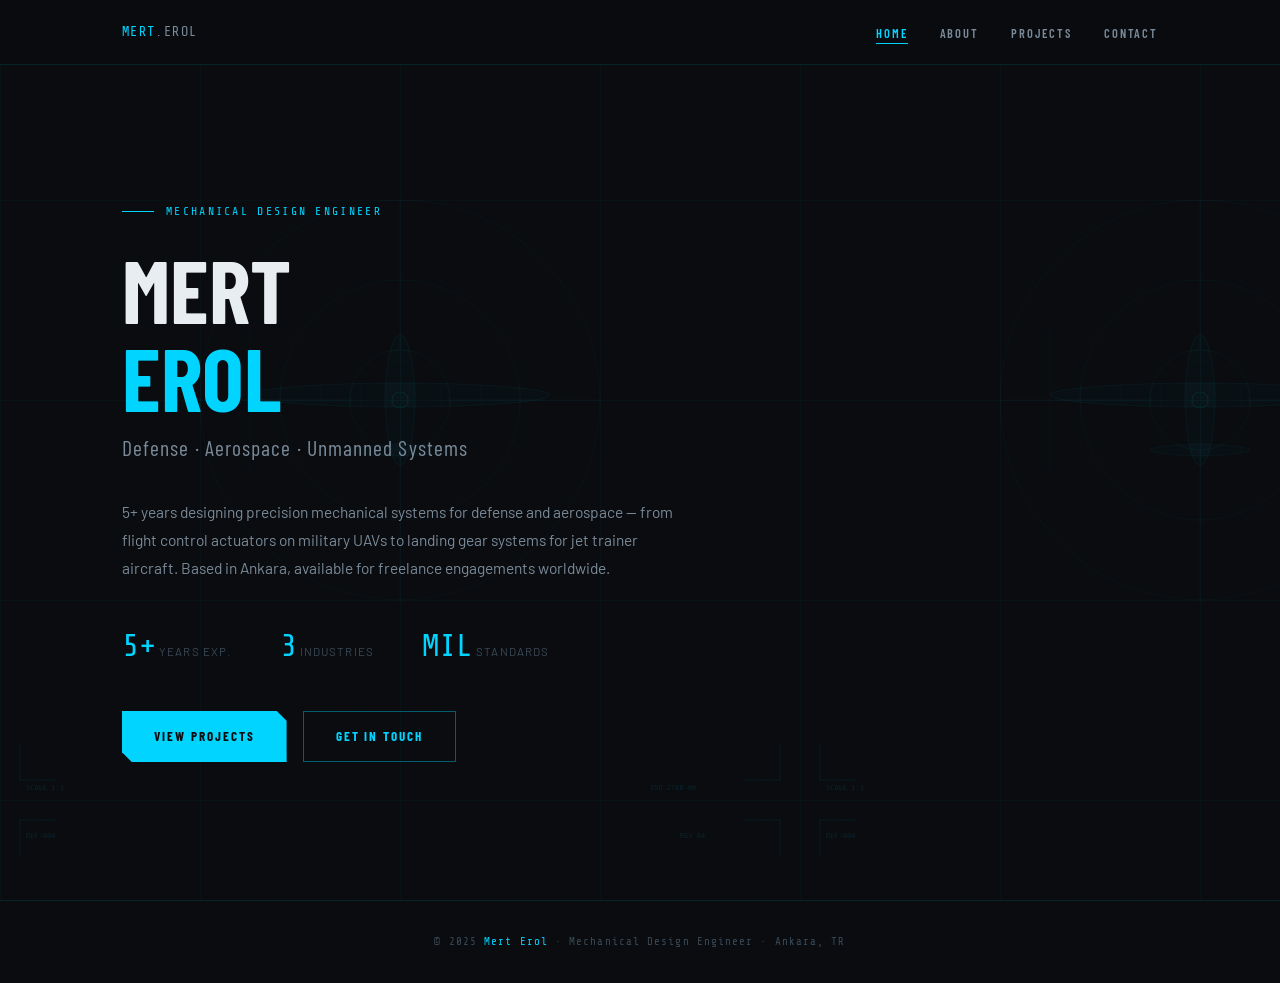
==== commit 4e43aa75: "Update index.html" ====
--- a/index.html
+++ b/index.html
@@ -16,7 +16,6 @@
           <li><a href="index.html" class="active">Home</a></li>
           <li><a href="about.html">About</a></li>
           <li><a href="projects.html">Projects</a></li>
-          <li><a href="resume.html">Resume</a></li>
           <li><a href="contact.html">Contact</a></li>
         </ul>
       </nav>
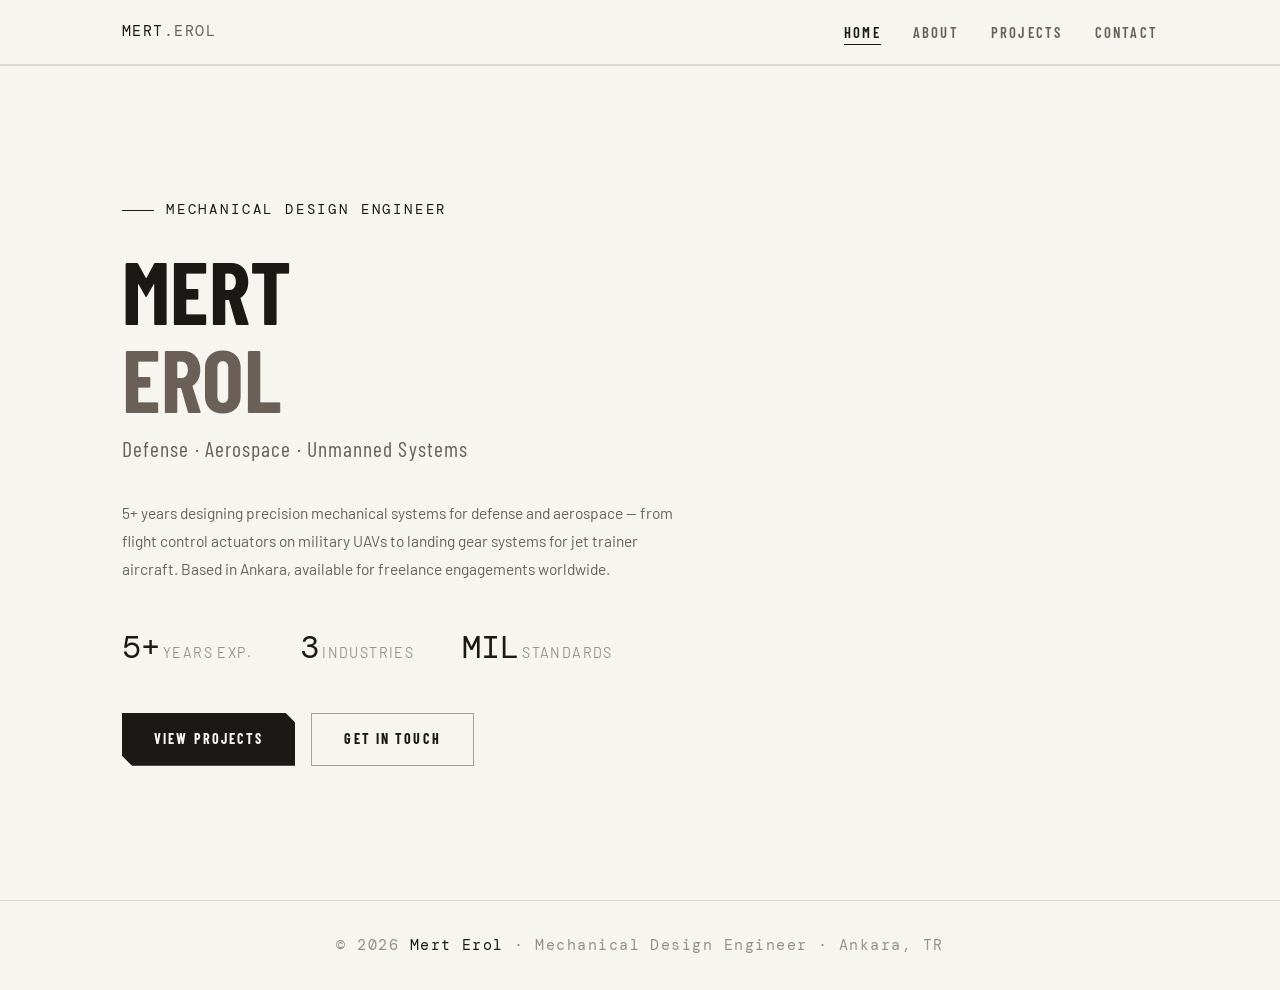
==== commit b1923c29: "Update index.html" ====
--- a/index.html
+++ b/index.html
@@ -57,7 +57,7 @@
   </div>
 
   <footer>
-    <p>© 2025 <span>Mert Erol</span> · Mechanical Design Engineer · Ankara, TR</p>
+    <p>© 2026 <span>Mert Erol</span> · Mechanical Design Engineer · Ankara, TR</p>
   </footer>
 
   <script>
--- a/style.css
+++ b/style.css
@@ -1,19 +1,19 @@
-@import url('https://fonts.googleapis.com/css2?family=Share+Tech+Mono&family=Barlow:wght@300;400;500;600;700&family=Barlow+Condensed:wght@400;600;700&display=swap');
+@import url('https://fonts.googleapis.com/css2?family=DM+Mono:ital,wght@0,400;0,500&family=Barlow:wght@300;400;500;600;700&family=Barlow+Condensed:wght@400;600;700&display=swap');
 
 :root {
-  --bg-primary: #0a0c0f;
-  --bg-secondary: #0f1318;
-  --bg-card: #131820;
-  --bg-card-hover: #171f2a;
-  --accent: #00d4ff;
-  --accent-dim: rgba(0, 212, 255, 0.10);
-  --accent-secondary: #ff6b2b;
-  --text-primary: #e8edf2;
-  --text-secondary: #7a8a99;
-  --text-muted: #3a4a58;
-  --border: rgba(0, 212, 255, 0.12);
-  --border-hover: rgba(0, 212, 255, 0.4);
-  --font-mono: 'Share Tech Mono', monospace;
+  --bg-primary: #f7f5f0;
+  --bg-secondary: #ede9e2;
+  --bg-card: #ffffff;
+  --bg-card-hover: #faf9f6;
+  --accent: #1a1916;
+  --accent-dim: rgba(26, 25, 22, 0.07);
+  --accent-secondary: #6a6058;
+  --text-primary: #1a1916;
+  --text-secondary: #6a6058;
+  --text-muted: #9a9088;
+  --border: rgba(26, 25, 22, 0.12);
+  --border-hover: rgba(26, 25, 22, 0.38);
+  --font-mono: 'DM Mono', monospace;
   --font-body: 'Barlow', sans-serif;
   --font-display: 'Barlow Condensed', sans-serif;
 }
@@ -30,80 +30,22 @@
 }
 
 ::-webkit-scrollbar { width: 4px; }
-::-webkit-scrollbar-track { background: var(--bg-primary); }
-::-webkit-scrollbar-thumb { background: var(--accent); border-radius: 2px; }
-
-/* ─── GLOBAL WATERMARK (Blueprint Grid + Targeting Reticle) ─── */
-body::before {
-  content: '';
-  position: fixed;
-  inset: 0;
-  z-index: 0;
-  pointer-events: none;
-  background-image: url("data:image/svg+xml,%3Csvg xmlns='http://www.w3.org/2000/svg' width='800' height='800'%3E%3Cdefs%3E%3Cpattern id='smallgrid' width='40' height='40' patternUnits='userSpaceOnUse'%3E%3Cpath d='M 40 0 L 0 0 0 40' fill='none' stroke='%2300d4ff' stroke-width='0.3' stroke-opacity='0.06'/%3E%3C/pattern%3E%3Cpattern id='grid' width='200' height='200' patternUnits='userSpaceOnUse'%3E%3Crect width='200' height='200' fill='url(%23smallgrid)'/%3E%3Cpath d='M 200 0 L 0 0 0 200' fill='none' stroke='%2300d4ff' stroke-width='0.6' stroke-opacity='0.08'/%3E%3C/pattern%3E%3C/defs%3E%3Crect width='800' height='800' fill='url(%23grid)'/%3E%3C!-- Targeting reticle --%3E%3Ccircle cx='400' cy='400' r='200' fill='none' stroke='%2300d4ff' stroke-width='0.6' stroke-opacity='0.06'/%3E%3Ccircle cx='400' cy='400' r='120' fill='none' stroke='%2300d4ff' stroke-width='0.5' stroke-opacity='0.07'/%3E%3Ccircle cx='400' cy='400' r='50' fill='none' stroke='%2300d4ff' stroke-width='0.5' stroke-opacity='0.08'/%3E%3Ccircle cx='400' cy='400' r='8' fill='none' stroke='%2300d4ff' stroke-width='0.8' stroke-opacity='0.1'/%3E%3Cline x1='200' y1='400' x2='350' y2='400' stroke='%2300d4ff' stroke-width='0.5' stroke-opacity='0.07'/%3E%3Cline x1='450' y1='400' x2='600' y2='400' stroke='%2300d4ff' stroke-width='0.5' stroke-opacity='0.07'/%3E%3Cline x1='400' y1='200' x2='400' y2='350' stroke='%2300d4ff' stroke-width='0.5' stroke-opacity='0.07'/%3E%3Cline x1='400' y1='450' x2='400' y2='600' stroke='%2300d4ff' stroke-width='0.5' stroke-opacity='0.07'/%3E%3C!-- UAV top-view silhouette --%3E%3Cellipse cx='400' cy='400' rx='15' ry='65' fill='%2300d4ff' fill-opacity='0.025' stroke='%2300d4ff' stroke-width='0.8' stroke-opacity='0.05'/%3E%3Cellipse cx='400' cy='395' rx='150' ry='12' fill='%2300d4ff' fill-opacity='0.025' stroke='%2300d4ff' stroke-width='0.8' stroke-opacity='0.05'/%3E%3Cellipse cx='400' cy='450' rx='50' ry='6' fill='%2300d4ff' fill-opacity='0.025' stroke='%2300d4ff' stroke-width='0.6' stroke-opacity='0.05'/%3E%3C!-- Corner brackets --%3E%3Cpath d='M20 20 L20 55 M20 20 L55 20' fill='none' stroke='%2300d4ff' stroke-width='0.8' stroke-opacity='0.1'/%3E%3Cpath d='M780 20 L780 55 M780 20 L745 20' fill='none' stroke='%2300d4ff' stroke-width='0.8' stroke-opacity='0.1'/%3E%3Cpath d='M20 780 L20 745 M20 780 L55 780' fill='none' stroke='%2300d4ff' stroke-width='0.8' stroke-opacity='0.1'/%3E%3Cpath d='M780 780 L780 745 M780 780 L745 780' fill='none' stroke='%2300d4ff' stroke-width='0.8' stroke-opacity='0.1'/%3E%3C!-- Dimension ticks --%3E%3Cline x1='250' y1='330' x2='250' y2='470' stroke='%2300d4ff' stroke-width='0.4' stroke-opacity='0.07'/%3E%3Cline x1='245' y1='330' x2='255' y2='330' stroke='%2300d4ff' stroke-width='0.4' stroke-opacity='0.07'/%3E%3Cline x1='245' y1='470' x2='255' y2='470' stroke='%2300d4ff' stroke-width='0.4' stroke-opacity='0.07'/%3E%3C!-- Technical text annotations --%3E%3Ctext x='26' y='38' font-family='monospace' font-size='7' fill='%2300d4ff' fill-opacity='0.12'%3EREF-A04%3C/text%3E%3Ctext x='26' y='790' font-family='monospace' font-size='7' fill='%2300d4ff' fill-opacity='0.12'%3ESCALE 1:1%3C/text%3E%3Ctext x='680' y='38' font-family='monospace' font-size='7' fill='%2300d4ff' fill-opacity='0.12'%3EREV 04%3C/text%3E%3Ctext x='650' y='790' font-family='monospace' font-size='7' fill='%2300d4ff' fill-opacity='0.12'%3EISO 2768-mK%3C/text%3E%3C/svg%3E");
-  background-size: 800px 800px;
-  background-repeat: repeat;
-}
-
-/* ─── PAGE-SPECIFIC WATERMARKS ─── */
-/* About page: landing gear / actuator schematic */
-body.page-about::after {
-  content: '';
-  position: fixed;
-  inset: 0;
-  z-index: 0;
-  pointer-events: none;
-  background-image: url("data:image/svg+xml,%3Csvg xmlns='http://www.w3.org/2000/svg' width='600' height='600'%3E%3C!-- Actuator cross-section schematic --%3E%3Crect x='220' y='150' width='160' height='300' rx='8' fill='none' stroke='%2300d4ff' stroke-width='0.8' stroke-opacity='0.06'/%3E%3Crect x='250' y='170' width='100' height='40' fill='none' stroke='%2300d4ff' stroke-width='0.6' stroke-opacity='0.06'/%3E%3Crect x='260' y='220' width='80' height='200' fill='none' stroke='%2300d4ff' stroke-width='0.6' stroke-opacity='0.05'/%3E%3Cline x1='300' y1='420' x2='300' y2='480' stroke='%2300d4ff' stroke-width='1.2' stroke-opacity='0.07'/%3E%3Ccircle cx='300' cy='490' r='14' fill='none' stroke='%2300d4ff' stroke-width='0.8' stroke-opacity='0.07'/%3E%3C!-- Dimension lines --%3E%3Cline x1='200' y1='150' x2='200' y2='450' stroke='%2300d4ff' stroke-width='0.4' stroke-opacity='0.06'/%3E%3Cline x1='194' y1='150' x2='206' y2='150' stroke='%2300d4ff' stroke-width='0.4' stroke-opacity='0.06'/%3E%3Cline x1='194' y1='450' x2='206' y2='450' stroke='%2300d4ff' stroke-width='0.4' stroke-opacity='0.06'/%3E%3Ctext x='175' y='305' font-family='monospace' font-size='8' fill='%2300d4ff' fill-opacity='0.09' transform='rotate(-90 175 305)'%3E300mm%3C/text%3E%3C/svg%3E");
-  background-size: 600px 600px;
-  background-repeat: repeat;
-  background-position: right center;
-}
-
-/* Projects page: circuit / system schematic */
-body.page-projects::after {
-  content: '';
-  position: fixed;
-  inset: 0;
-  z-index: 0;
-  pointer-events: none;
-  background-image: url("data:image/svg+xml,%3Csvg xmlns='http://www.w3.org/2000/svg' width='700' height='700'%3E%3C!-- PCB/system trace lines --%3E%3Cg stroke='%2300d4ff' stroke-opacity='0.05' fill='none'%3E%3Crect x='150' y='150' width='400' height='400' rx='4' stroke-width='0.6'/%3E%3Crect x='180' y='180' width='100' height='60' rx='2' stroke-width='0.5'/%3E%3Crect x='420' y='180' width='100' height='60' rx='2' stroke-width='0.5'/%3E%3Crect x='300' y='320' width='100' height='60' rx='2' stroke-width='0.5'/%3E%3Crect x='180' y='460' width='100' height='60' rx='2' stroke-width='0.5'/%3E%3Crect x='420' y='460' width='100' height='60' rx='2' stroke-width='0.5'/%3E%3Cline x1='280' y1='210' x2='420' y2='210' stroke-width='1.5'/%3E%3Cline x1='350' y1='210' x2='350' y2='320' stroke-width='1.5'/%3E%3Cline x1='280' y1='490' x2='420' y2='490' stroke-width='1.5'/%3E%3Cline x1='230' y1='240' x2='230' y2='460' stroke-width='1.5'/%3E%3Cline x1='470' y1='240' x2='470' y2='460' stroke-width='1.5'/%3E%3C!-- Corner pads --%3E%3Ccircle cx='230' cy='210' r='5' stroke-width='0.6'/%3E%3Ccircle cx='470' cy='210' r='5' stroke-width='0.6'/%3E%3Ccircle cx='350' cy='350' r='5' stroke-width='0.6'/%3E%3Ccircle cx='230' cy='490' r='5' stroke-width='0.6'/%3E%3Ccircle cx='470' cy='490' r='5' stroke-width='0.6'/%3E%3C/g%3E%3Ctext x='155' y='145' font-family='monospace' font-size='7' fill='%2300d4ff' fill-opacity='0.1'%3ESYS-ARCH v2.1%3C/text%3E%3C/svg%3E");
-  background-size: 700px 700px;
-  background-repeat: repeat;
-}
-
-/* Contact page: radar sweep */
-body.page-contact::after {
-  content: '';
-  position: fixed;
-  inset: 0;
-  z-index: 0;
-  pointer-events: none;
-  background-image: url("data:image/svg+xml,%3Csvg xmlns='http://www.w3.org/2000/svg' width='600' height='600'%3E%3Ccircle cx='300' cy='300' r='240' fill='none' stroke='%2300d4ff' stroke-width='0.5' stroke-opacity='0.06'/%3E%3Ccircle cx='300' cy='300' r='160' fill='none' stroke='%2300d4ff' stroke-width='0.5' stroke-opacity='0.06'/%3E%3Ccircle cx='300' cy='300' r='80' fill='none' stroke='%2300d4ff' stroke-width='0.5' stroke-opacity='0.07'/%3E%3Cline x1='60' y1='300' x2='540' y2='300' stroke='%2300d4ff' stroke-width='0.4' stroke-opacity='0.06'/%3E%3Cline x1='300' y1='60' x2='300' y2='540' stroke='%2300d4ff' stroke-width='0.4' stroke-opacity='0.06'/%3E%3Cline x1='130' y1='130' x2='470' y2='470' stroke='%2300d4ff' stroke-width='0.3' stroke-opacity='0.04'/%3E%3Cline x1='470' y1='130' x2='130' y2='470' stroke='%2300d4ff' stroke-width='0.3' stroke-opacity='0.04'/%3E%3C!-- Radar sweep line --%3E%3Cline x1='300' y1='300' x2='300' y2='60' stroke='%2300d4ff' stroke-width='0.8' stroke-opacity='0.09'/%3E%3C!-- Blips --%3E%3Ccircle cx='380' cy='180' r='3' fill='%2300d4ff' fill-opacity='0.12'/%3E%3Ccircle cx='210' cy='370' r='2' fill='%2300d4ff' fill-opacity='0.09'/%3E%3Ccircle cx='440' cy='340' r='2' fill='%2300d4ff' fill-opacity='0.09'/%3E%3Ctext x='305' y='75' font-family='monospace' font-size='7' fill='%2300d4ff' fill-opacity='0.1'%3EN%3C/text%3E%3Ctext x='305' y='535' font-family='monospace' font-size='7' fill='%2300d4ff' fill-opacity='0.1'%3ES%3C/text%3E%3Ctext x='60' y='303' font-family='monospace' font-size='7' fill='%2300d4ff' fill-opacity='0.1'%3EW%3C/text%3E%3Ctext x='535' y='303' font-family='monospace' font-size='7' fill='%2300d4ff' fill-opacity='0.1'%3EE%3C/text%3E%3C/svg%3E");
-  background-size: 600px 600px;
-  background-repeat: repeat;
-}
-
-/* Resume page: document/data lines */
-body.page-resume::after {
-  content: '';
-  position: fixed;
-  inset: 0;
-  z-index: 0;
-  pointer-events: none;
-  background-image: url("data:image/svg+xml,%3Csvg xmlns='http://www.w3.org/2000/svg' width='500' height='700'%3E%3C!-- Document page outline --%3E%3Crect x='100' y='80' width='300' height='420' fill='none' stroke='%2300d4ff' stroke-width='0.6' stroke-opacity='0.05'/%3E%3C!-- Content lines --%3E%3Cg stroke='%2300d4ff' stroke-opacity='0.04' stroke-width='0.5'%3E%3Cline x1='120' y1='120' x2='380' y2='120'/%3E%3Cline x1='120' y1='145' x2='320' y2='145'/%3E%3Cline x1='120' y1='185' x2='380' y2='185'/%3E%3Cline x1='120' y1='205' x2='350' y2='205'/%3E%3Cline x1='120' y1='225' x2='370' y2='225'/%3E%3Cline x1='120' y1='265' x2='380' y2='265'/%3E%3Cline x1='120' y1='285' x2='340' y2='285'/%3E%3Cline x1='120' y1='305' x2='360' y2='305'/%3E%3Cline x1='120' y1='345' x2='380' y2='345'/%3E%3Cline x1='120' y1='365' x2='300' y2='365'/%3E%3C/g%3E%3C!-- Stamp circle --%3E%3Ccircle cx='380' cy='440' r='40' fill='none' stroke='%2300d4ff' stroke-width='0.8' stroke-opacity='0.06'/%3E%3Ccircle cx='380' cy='440' r='32' fill='none' stroke='%2300d4ff' stroke-width='0.4' stroke-opacity='0.05'/%3E%3Ctext x='365' y='445' font-family='monospace' font-size='7' fill='%2300d4ff' fill-opacity='0.08'%3EAPVD%3C/text%3E%3C/svg%3E");
-  background-size: 500px 700px;
-  background-repeat: repeat;
-  background-position: right top;
-  opacity: 0.8;
-}
+::-webkit-scrollbar-track { background: #ede9e2; }
+::-webkit-scrollbar-thumb { background: #9a9088; border-radius: 2px; }
+
+
+
+
+
 
 /* ─── HEADER / NAV ─── */
 header {
   position: fixed;
   top: 0; left: 0; right: 0;
   z-index: 100;
-  background: rgba(10, 12, 15, 0.88);
+  background: rgba(247, 245, 240, 0.92);
   backdrop-filter: blur(16px);
+  box-shadow: 0 1px 0 var(--border);
   border-bottom: 1px solid var(--border);
 }
 
@@ -119,7 +61,7 @@
 
 .nav-logo {
   font-family: var(--font-mono);
-  font-size: 0.85rem;
+  font-size: 0.92rem;
   color: var(--accent);
   letter-spacing: 0.1em;
   text-decoration: none;
@@ -135,7 +77,7 @@
 
 nav ul li a {
   font-family: var(--font-display);
-  font-size: 0.78rem;
+  font-size: 0.92rem;
   font-weight: 600;
   letter-spacing: 0.15em;
   text-transform: uppercase;
@@ -197,7 +139,7 @@
 
 .hero-tag {
   font-family: var(--font-mono);
-  font-size: 0.72rem;
+  font-size: 0.88rem;
   color: var(--accent);
   letter-spacing: 0.2em;
   text-transform: uppercase;
@@ -222,7 +164,7 @@
   margin-bottom: 0.5rem;
 }
 
-.hero h1 .accent { color: var(--accent); }
+.hero h1 .accent { color: var(--accent-secondary); }
 
 .hero-subtitle {
   font-family: var(--font-display);
@@ -255,7 +197,7 @@
 }
 
 .stat-label {
-  font-size: 0.72rem;
+  font-size: 0.88rem;
   color: var(--text-muted);
   letter-spacing: 0.1em;
   text-transform: uppercase;
@@ -274,10 +216,10 @@
   gap: 0.5rem;
   padding: 0.85rem 2rem;
   background: var(--accent);
-  color: #0a0c0f;
+  color: #f7f5f0;
   font-family: var(--font-display);
   font-weight: 700;
-  font-size: 0.82rem;
+  font-size: 0.88rem;
   letter-spacing: 0.15em;
   text-transform: uppercase;
   text-decoration: none;
@@ -286,9 +228,9 @@
 }
 
 .btn-primary:hover {
-  background: #33ddff;
+  background: #3a3530;
   transform: translateY(-2px);
-  box-shadow: 0 8px 30px rgba(0,212,255,0.3);
+  box-shadow: 0 8px 24px rgba(26,25,22,0.18);
 }
 
 .btn-secondary {
@@ -300,7 +242,7 @@
   color: var(--accent);
   font-family: var(--font-display);
   font-weight: 700;
-  font-size: 0.82rem;
+  font-size: 0.88rem;
   letter-spacing: 0.15em;
   text-transform: uppercase;
   text-decoration: none;
@@ -324,7 +266,7 @@
 
 .section-tag {
   font-family: var(--font-mono);
-  font-size: 0.7rem;
+  font-size: 0.8rem;
   color: var(--accent);
   letter-spacing: 0.25em;
   text-transform: uppercase;
@@ -368,7 +310,7 @@
 
 .skills-block h3 {
   font-family: var(--font-display);
-  font-size: 0.72rem;
+  font-size: 0.88rem;
   font-weight: 600;
   letter-spacing: 0.2em;
   text-transform: uppercase;
@@ -380,7 +322,7 @@
 
 .skill-tag {
   font-family: var(--font-mono);
-  font-size: 0.7rem;
+  font-size: 0.8rem;
   padding: 0.3rem 0.7rem;
   background: var(--accent-dim);
   border: 1px solid var(--border);
@@ -414,12 +356,12 @@
   width: 7px; height: 7px;
   background: var(--accent);
   border-radius: 50%;
-  box-shadow: 0 0 10px rgba(0,212,255,0.5);
+  box-shadow: 0 0 0 3px var(--bg-primary), 0 0 0 4px var(--accent);
 }
 
 .timeline-date {
   font-family: var(--font-mono);
-  font-size: 0.68rem;
+  font-size: 0.92rem;
   color: var(--accent);
   letter-spacing: 0.1em;
   margin-bottom: 0.2rem;
@@ -433,13 +375,13 @@
 }
 
 .timeline-company {
-  font-size: 0.83rem;
+  font-size: 0.9rem;
   color: var(--text-secondary);
   margin-bottom: 0.5rem;
 }
 
 .timeline-desc {
-  font-size: 0.85rem;
+  font-size: 0.92rem;
   color: var(--text-muted);
   line-height: 1.65;
 }
@@ -482,7 +424,7 @@
 
 .project-tag {
   font-family: var(--font-mono);
-  font-size: 0.63rem;
+  font-size: 0.75rem;
   color: var(--accent-secondary);
   letter-spacing: 0.15em;
   text-transform: uppercase;
@@ -498,7 +440,7 @@
 }
 
 .project-card p {
-  font-size: 0.86rem;
+  font-size: 0.92rem;
   color: var(--text-secondary);
   line-height: 1.7;
   margin-bottom: 1.5rem;
@@ -508,7 +450,7 @@
 
 .badge {
   font-family: var(--font-mono);
-  font-size: 0.63rem;
+  font-size: 0.75rem;
   padding: 0.22rem 0.55rem;
   border: 1px solid var(--text-muted);
   color: var(--text-muted);
@@ -524,7 +466,7 @@
 
 .pdf-container {
   border: 1px solid var(--border);
-  box-shadow: 0 0 60px rgba(0,212,255,0.05);
+  box-shadow: 0 4px 24px rgba(26,25,22,0.08);
   margin-top: 2rem;
   background: var(--bg-card);
 }
@@ -571,7 +513,7 @@
   text-decoration: none;
   transition: all 0.25s;
   color: var(--text-secondary);
-  font-size: 0.86rem;
+  font-size: 0.92rem;
 }
 
 .contact-link:hover {
@@ -593,7 +535,7 @@
 
 .form-group label {
   font-family: var(--font-mono);
-  font-size: 0.68rem;
+  font-size: 0.92rem;
   color: var(--text-muted);
   letter-spacing: 0.15em;
   text-transform: uppercase;
@@ -634,7 +576,7 @@
 
 footer p {
   font-family: var(--font-mono);
-  font-size: 0.68rem;
+  font-size: 0.92rem;
   color: var(--text-muted);
   letter-spacing: 0.1em;
 }
@@ -649,7 +591,7 @@
     gap: 0;
     position: absolute;
     top: 64px; left: 0; right: 0;
-    background: rgba(10,12,15,0.98);
+    background: rgba(247,245,240,0.99);
     border-bottom: 1px solid var(--border);
     padding: 1rem 0;
   }
